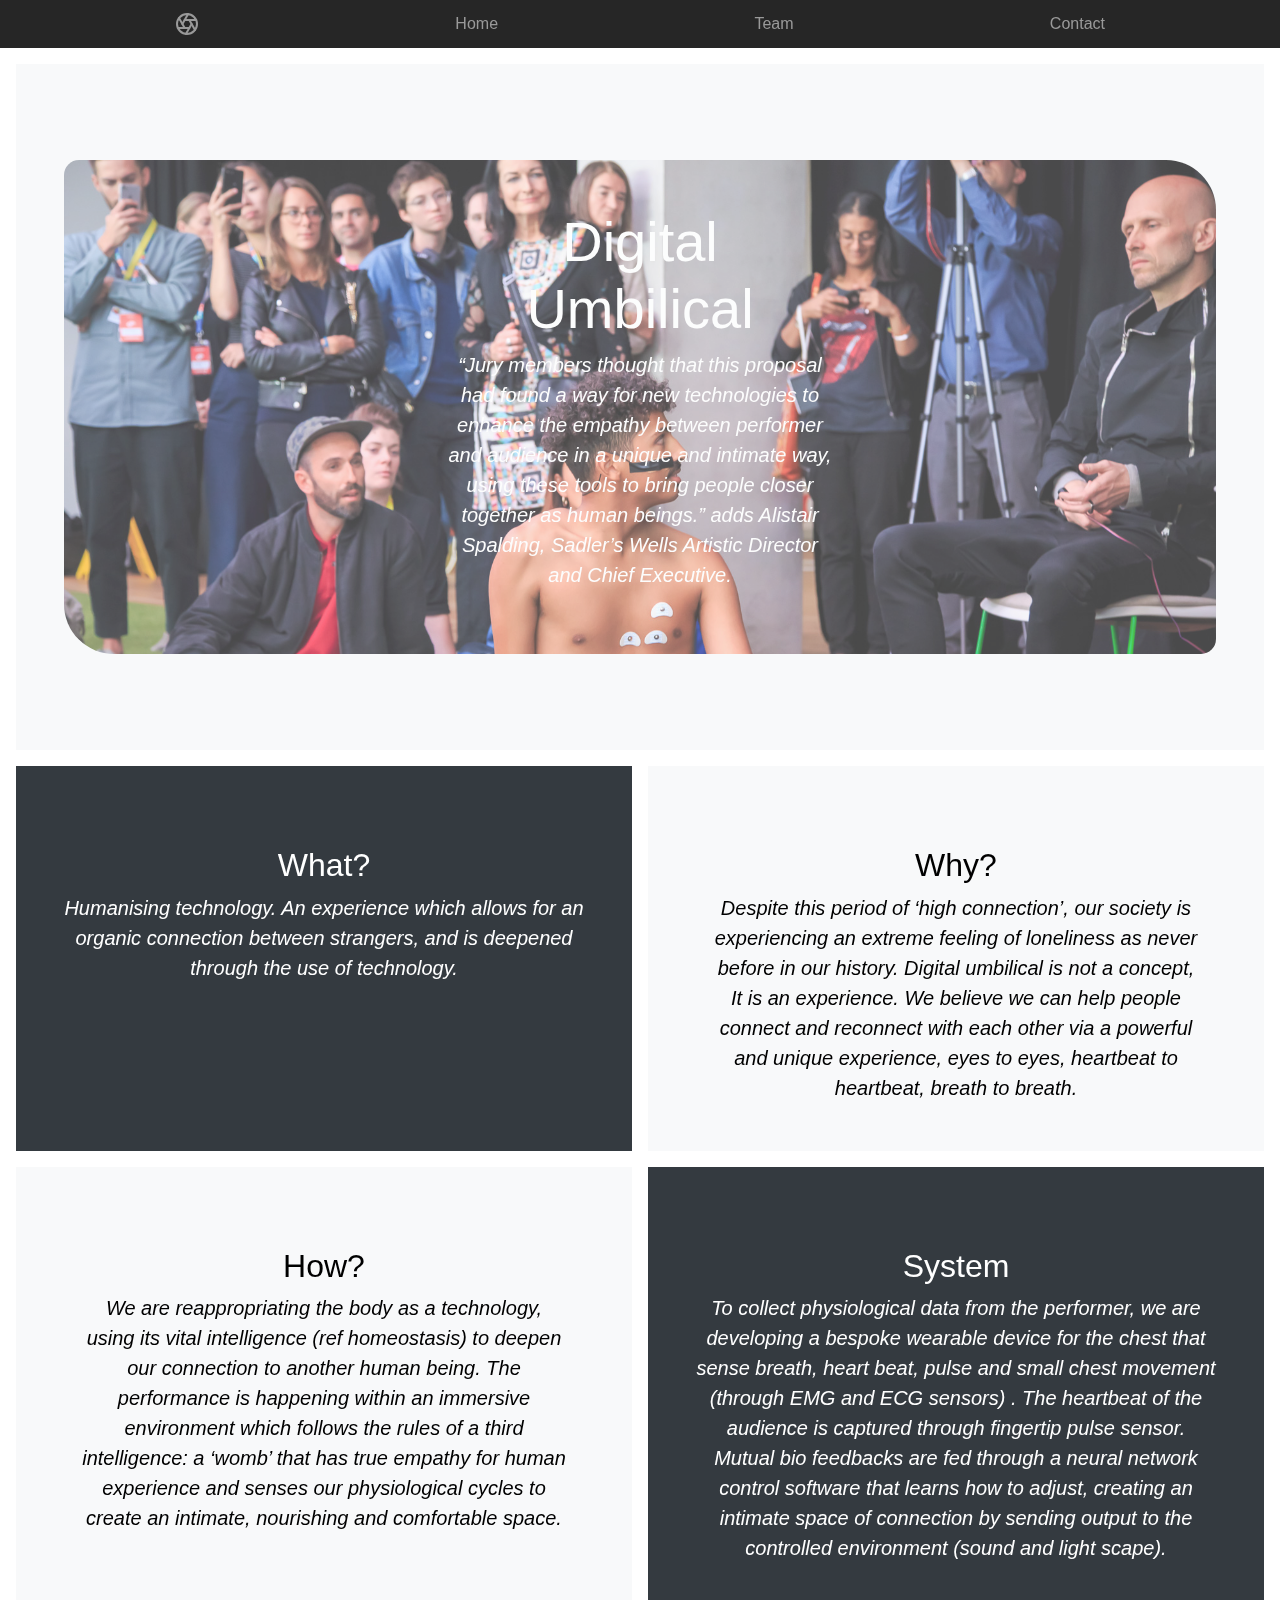
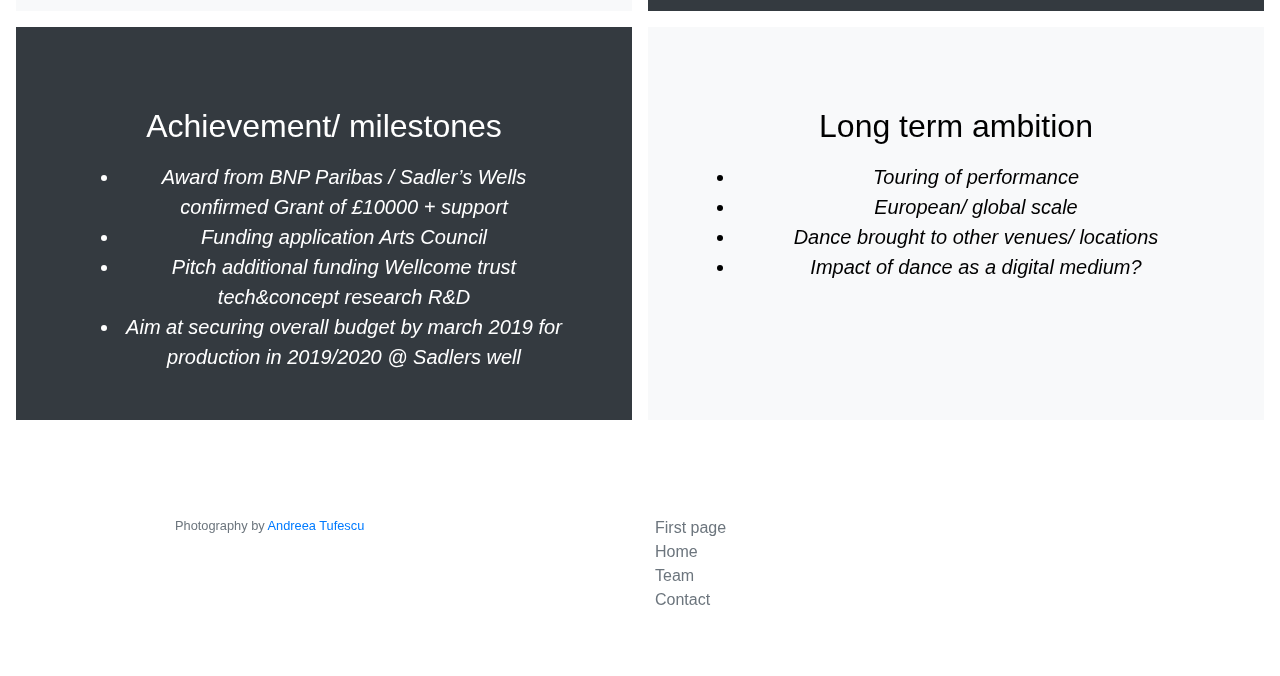
==== home.htm @ d135448d "First commit" ====
<!doctype html>
<html lang="en">
  <head>
    <meta charset="utf-8">
    <meta name="viewport" content="width=device-width, initial-scale=1, shrink-to-fit=no">
    <meta name="description" content="">
    <meta name="author" content="">
    <link rel="icon" href="./cover/img/mask.ico">

    <title>Digital Umbilical</title>

    <!-- Bootstrap core CSS -->
    <link href="./home/css/bootstrap.min.css" rel="stylesheet">

    <!-- Custom styles for this template -->
    <link href="./home/css/home.css" rel="stylesheet">
  </head>

  <body>

    <nav class="site-header sticky-top py-1">
      <div class="container d-flex flex-column flex-md-row justify-content-between">
        <a class="py-2" href="./cover.htm">
          <svg xmlns="http://www.w3.org/2000/svg" width="24" height="24" viewBox="0 0 24 24" fill="none" stroke="currentColor" stroke-width="2" stroke-linecap="round" stroke-linejoin="round" class="d-block mx-auto"><circle cx="12" cy="12" r="10"></circle><line x1="14.31" y1="8" x2="20.05" y2="17.94"></line><line x1="9.69" y1="8" x2="21.17" y2="8"></line><line x1="7.38" y1="12" x2="13.12" y2="2.06"></line><line x1="9.69" y1="16" x2="3.95" y2="6.06"></line><line x1="14.31" y1="16" x2="2.83" y2="16"></line><line x1="16.62" y1="12" x2="10.88" y2="21.94"></line></svg>
        </a>
        <a class="py-2 d-none d-md-inline-block" href="./home.htm">Home</a>
        <a class="py-2 d-none d-md-inline-block" href="./team.htm">Team</a>
        <a class="py-2 d-none d-md-inline-block" href="./contact.htm">Contact</a>
      </div>
    </nav>

    <div class="position-relative overflow-hidden p-3 p-md-5 m-md-3 text-center bg-light">
      <div class="top">
      <div class="col-md-5 p-lg-5 mx-auto my-5">
        
        <h1 class="display-4 font-weight-normal">Digital Umbilical</h1>
        <p class="lead font-weight-normal">“Jury members thought that this proposal had found a way for new technologies to enhance the empathy between performer and audience in a unique and intimate way, using these tools to bring people closer together as human beings.” adds Alistair Spalding, Sadler’s Wells Artistic Director and Chief Executive.
          </p>
        
      </div>
      </div>
      
    </div>

    <div class="d-md-flex flex-md-equal w-100 my-md-3 pl-md-3">
      <div class="bg-dark mr-md-3 pt-3 px-3 pt-md-5 px-md-5 text-center text-white overflow-hidden">
        <div class="obj1">
        <div class="my-3 py-3">
          <h2 class="display-5">What?</h2>
          <p class="lead">Humanising technology. 
              An experience which allows for an organic connection between strangers, and is deepened through the use of technology.
              </p>
        </div>
        </div>
        
        
      </div>
      <div class="bg-light mr-md-3 pt-3 px-3 pt-md-5 px-md-5 text-center overflow-hidden">
        <div class="obj2">
        <div class="my-3 p-3">
          <h2 class="display-5 dark">Why?</h2>
          <p class="lead dark">Despite this period of ‘high connection’, our society is experiencing an extreme feeling of loneliness as never before in our history. Digital umbilical is not a concept, It is an experience. We believe we can help people connect and reconnect with each other via a powerful and unique experience, eyes to eyes, heartbeat to heartbeat, breath to breath.
              </p>
        </div>
        </div>
        
      </div>
    </div>

    <div class="d-md-flex flex-md-equal w-100 my-md-3 pl-md-3">
      <div class="bg-light mr-md-3 pt-3 px-3 pt-md-5 px-md-5 text-center overflow-hidden">
        <div class="obj3">
        <div class="my-3 p-3">
          <h2 class="display-5 dark">How?</h2>
          <p class="lead dark">We are reappropriating the body as a technology, using its vital intelligence (ref homeostasis) to deepen our connection to another human being. The performance is happening within an immersive environment which follows the rules of a third intelligence: a ‘womb’ that has true empathy for human experience and senses our physiological cycles to create an intimate, nourishing and comfortable space. 
            </p>
        </div>
        </div>
        
      </div>
      <div class="bg-dark mr-md-3 pt-3 px-3 pt-md-5 px-md-5 text-center text-white overflow-hidden">
        <div class="obj4">
        <div class="my-3 py-3">
          <h2 class="display-5">System</h2>
          <p class="lead">To collect physiological data from the performer, we are developing a bespoke wearable device for the chest that sense breath, heart beat, pulse and small chest movement (through EMG and ECG sensors) . The heartbeat of the audience is captured through fingertip pulse sensor. Mutual bio feedbacks are fed through a neural network control software that learns how to adjust, creating an intimate space of connection by sending output to the controlled environment (sound and light scape).
            </p>
        </div>
        </div>
        
      </div>
    </div>

    <div class="d-md-flex flex-md-equal w-100 my-md-3 pl-md-3">
      <div class="bg-dark mr-md-3 pt-3 px-3 pt-md-5 px-md-5 text-center overflow-hidden">
        <div class="obj5">
        <div class="my-3 p-3">
          <h2 class="display-5">Achievement/ milestones</h2>
          <p class="lead">
            <ul class="lead">
            <li>Award from BNP Paribas / Sadler’s Wells confirmed Grant of £10000 + support</li>
            <li>Funding application Arts Council</li>
            <li>Pitch additional funding Wellcome trust tech&concept research R&D</li>
            <li>Aim at securing overall budget by march 2019 for production in 2019/2020 @ Sadlers well</li>
            </ul>
          </p>
        </div>
        </div>
        
      </div>
      <div class="bg-light mr-md-3 pt-3 px-3 pt-md-5 px-md-5 text-center overflow-hidden">
        <div class="obj6">
        <div class="my-3 py-3">
          <h2 class="display-5 dark">Long term ambition</h2>
          <p class="lead">
            <ul class="lead dark">
              <li>Touring of performance</li>
              <li>European/ global scale</li>
              <li>Dance brought to other venues/ locations</li>
              <li>Impact of dance as a digital medium?</li>
            </ul>
          </p>
        </div>
        </div>
      </div>
    </div>

    

    <footer class="container py-5">
      <div class="row">
        <div class="col-12 col-md">
          <svg xmlns="http://www.w3.org/2000/svg" width="24" height="24" viewBox="0 0 24 24" fill="none" stroke="currentColor" stroke-width="2" stroke-linecap="round" stroke-linejoin="round" class="d-block mb-2"><circle cx="12" cy="12" r="10"></circle><line x1="14.31" y1="8" x2="20.05" y2="17.94"></line><line x1="9.69" y1="8" x2="21.17" y2="8"></line><line x1="7.38" y1="12" x2="13.12" y2="2.06"></line><line x1="9.69" y1="16" x2="3.95" y2="6.06"></line><line x1="14.31" y1="16" x2="2.83" y2="16"></line><line x1="16.62" y1="12" x2="10.88" y2="21.94"></line></svg>
          <small class="d-block mb-3 text-muted">Photography by <a target="_blank" href="https://www.andreeatufescu.com/">Andreea Tufescu</a></small>
        </div>
        <div class="col-6 col-md">
            <h5>Features</h5>
            <ul class="list-unstyled text-small">
              <li><a class="text-muted" href="./cover.htm">First page</a></li>
              <li><a class="text-muted" href="./home.htm">Home</a></li>
              <li><a class="text-muted" href="./team.htm">Team</a></li>
              <li><a class="text-muted" href="./contact.htm">Contact</a></li>
            </ul>
          </div>
          <!--
        <div class="col-6 col-md">
          <h5>Resources</h5>
          <ul class="list-unstyled text-small">
            <li><a class="text-muted" href="#">Resource</a></li>
            <li><a class="text-muted" href="#">Resource name</a></li>
            <li><a class="text-muted" href="#">Another resource</a></li>
            <li><a class="text-muted" href="#">Final resource</a></li>
          </ul>
        </div>
        <div class="col-6 col-md">
          <h5>Resources</h5>
          <ul class="list-unstyled text-small">
            <li><a class="text-muted" href="#">Business</a></li>
            <li><a class="text-muted" href="#">Education</a></li>
            <li><a class="text-muted" href="#">Government</a></li>
            <li><a class="text-muted" href="#">Gaming</a></li>
          </ul>
        </div>
        <div class="col-6 col-md">
          <h5>About</h5>
          <ul class="list-unstyled text-small">
            <li><a class="text-muted" href="#">Team</a></li>
            <li><a class="text-muted" href="#">Locations</a></li>
            <li><a class="text-muted" href="#">Privacy</a></li>
            <li><a class="text-muted" href="#">Terms</a></li>
          </ul>
        </div>
      -->
      </div>
    </footer>


    <!-- Bootstrap core JavaScript
    ================================================== -->
    <!-- Placed at the end of the document so the pages load faster -->
    <script src="https://code.jquery.com/jquery-3.3.1.slim.min.js" integrity="sha384-q8i/X+965DzO0rT7abK41JStQIAqVgRVzpbzo5smXKp4YfRvH+8abtTE1Pi6jizo" crossorigin="anonymous"></script>
    <script>window.jQuery || document.write('<script src="../../assets/js/vendor/jquery-slim.min.js"><\/script>')</script>
    <script src="./home/js/popper.min.js"></script>
    <script src="./home/js/bootstrap.min.js"></script>
    <script src="./home/js/holder.min.js"></script>
    <script>
      Holder.addTheme('thumb', {
        bg: '#55595c',
        fg: '#eceeef',
        text: 'Thumbnail'
      });
    </script>
  </body>
</html>
---- home/css/home.css ----
.container {
  max-width: 960px;
}

/*
 * Custom translucent site header
 */

.site-header {
  background-color: rgba(0, 0, 0, .85);
  -webkit-backdrop-filter: saturate(180%) blur(20px);
  backdrop-filter: saturate(180%) blur(20px);
}
.site-header a {
  color: #999;
  transition: ease-in-out color .15s;
}
.site-header a:hover {
  color: #fff;
  text-decoration: none;
}

.top{
  width: 100%;
  z-index: 1;
  background-image: url(".././img/top.JPG");
  background-position: top;
  background-size: cover;
  opacity: 0.7;
  border-radius: 15px 50px;
  


}

.dark {
  color: black;
}

.obj1{
  

}

.obj2{

}

.obj3{
  
}

.obj4{
  

}

.obj5{

}

.obj6{

}

/*
 * Dummy devices (replace them with your own or something else entirely!)
 */

 /*

.product-device {
  position: absolute;
  right: 10%;
  bottom: -30%;
  width: 300px;
  height: 540px;
  background-color: #333;
  border-radius: 21px;
  -webkit-transform: rotate(30deg);
  transform: rotate(30deg);
}



.product-device::before {
  position: absolute;
  top: 10%;
  right: 10px;
  bottom: 10%;
  left: 10px;
  content: "";
  background-color: rgba(255, 255, 255, .1);
  border-radius: 5px;
}

.product-device-2 {
  top: -25%;
  right: auto;
  bottom: 0;
  left: 5%;
  background-color: #e5e5e5;
}

*/

/*
 * Extra utilities
 */

.flex-equal > * {
  -ms-flex: 1;
  flex: 1;
}
@media (min-width: 768px) {
  .flex-md-equal > * {
    -ms-flex: 1;
    flex: 1;
  }
}

.overflow-hidden { overflow: hidden; }
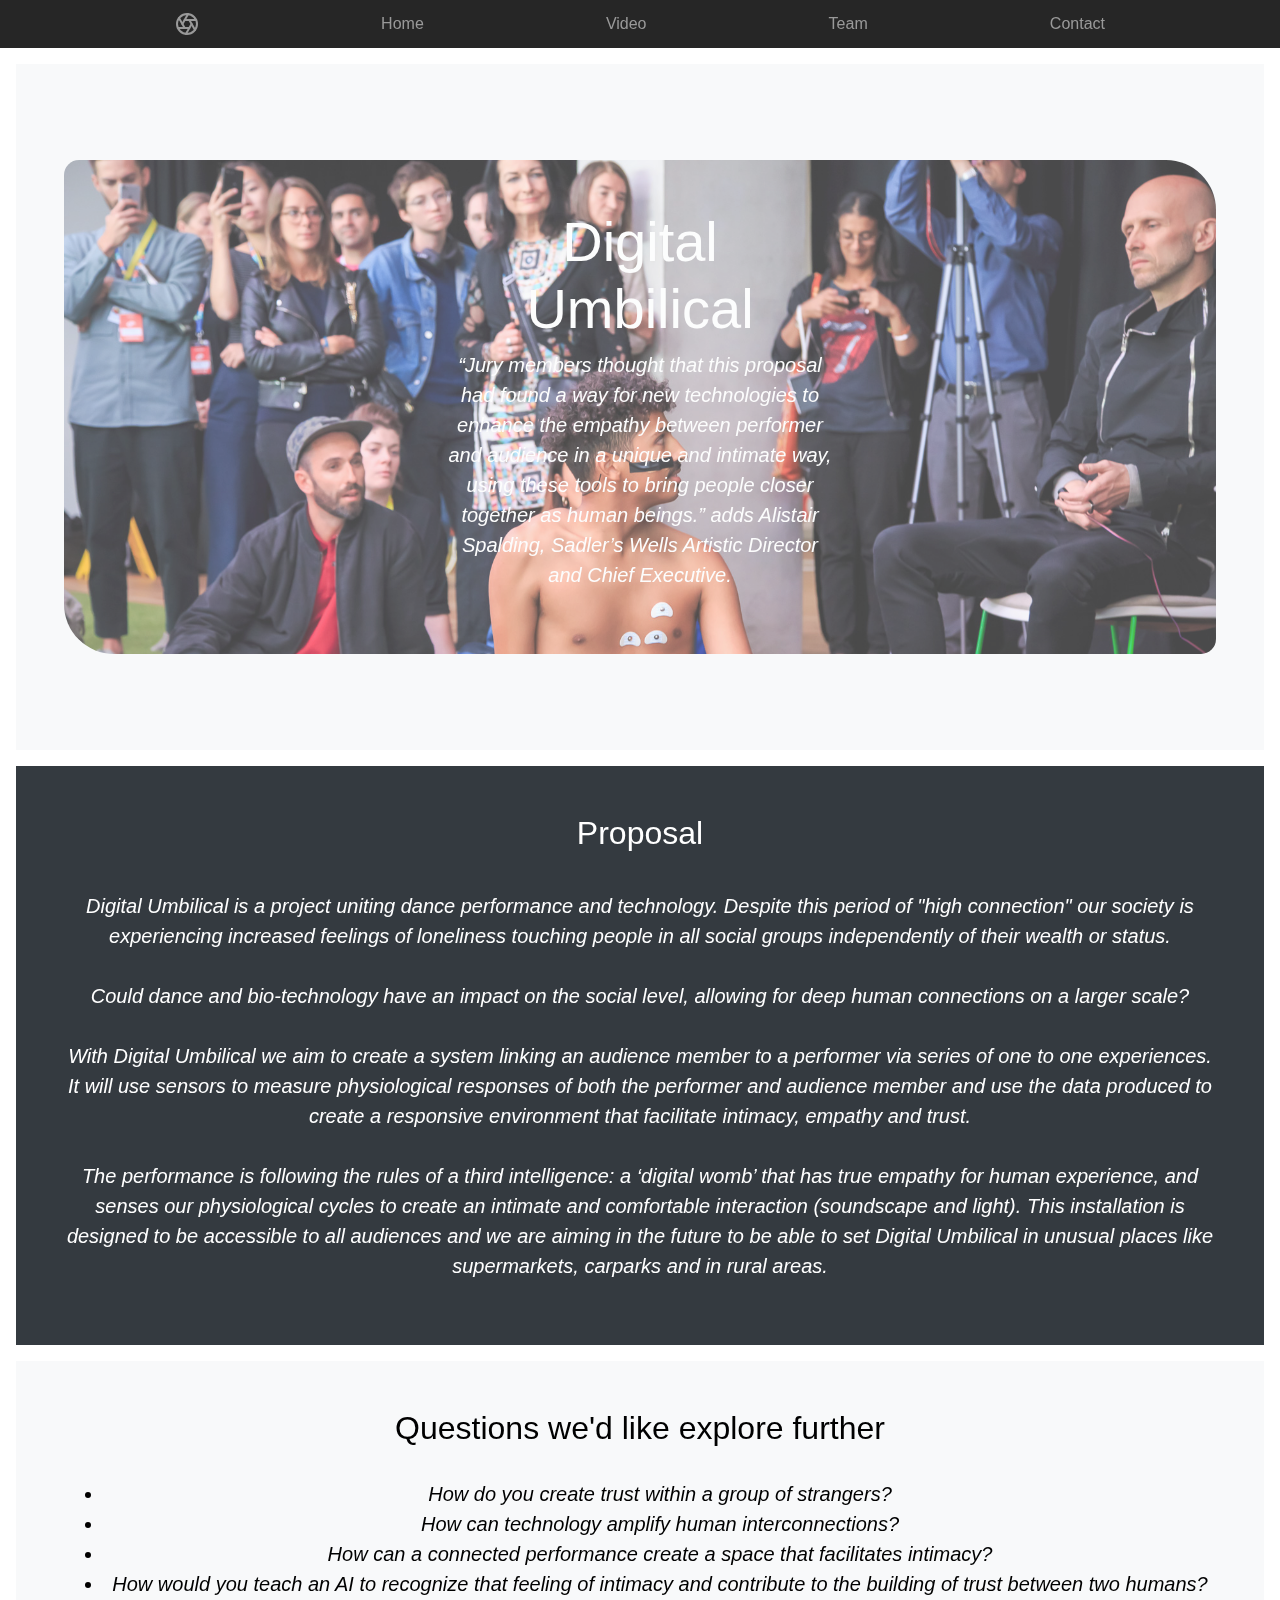
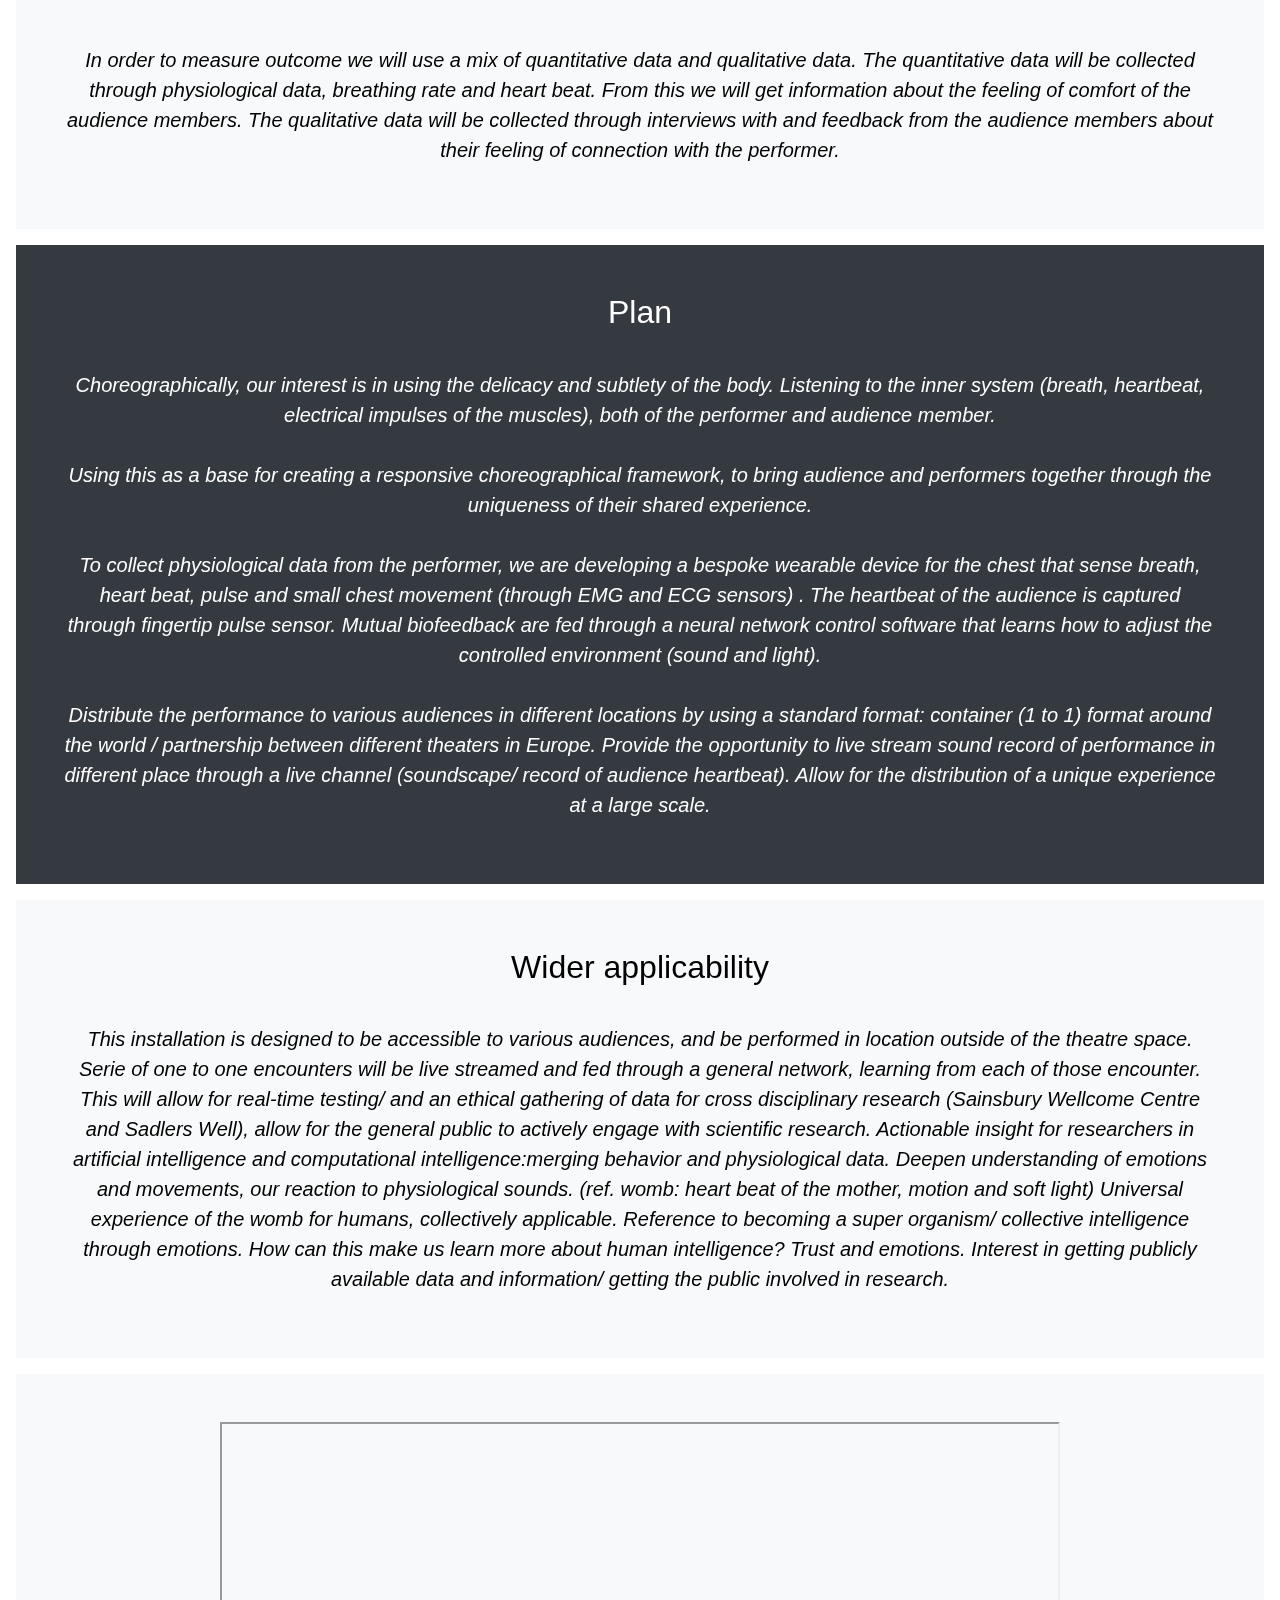
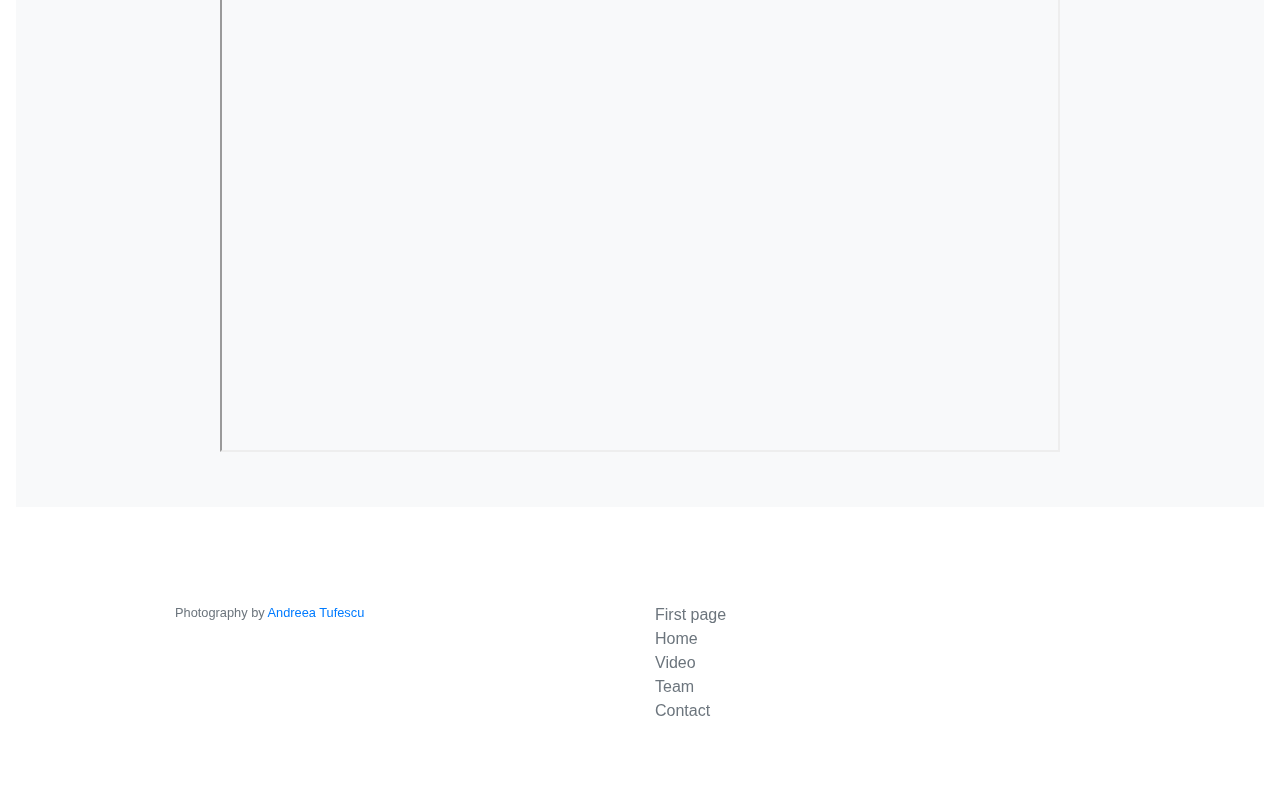
==== commit 3daf4447: "Add video page" ====
--- a/home.htm
+++ b/home.htm
@@ -16,178 +16,201 @@
     <link href="./home/css/home.css" rel="stylesheet">
   </head>
 
-  <body>
-
-    <nav class="site-header sticky-top py-1">
-      <div class="container d-flex flex-column flex-md-row justify-content-between">
-        <a class="py-2" href="./cover.htm">
-          <svg xmlns="http://www.w3.org/2000/svg" width="24" height="24" viewBox="0 0 24 24" fill="none" stroke="currentColor" stroke-width="2" stroke-linecap="round" stroke-linejoin="round" class="d-block mx-auto"><circle cx="12" cy="12" r="10"></circle><line x1="14.31" y1="8" x2="20.05" y2="17.94"></line><line x1="9.69" y1="8" x2="21.17" y2="8"></line><line x1="7.38" y1="12" x2="13.12" y2="2.06"></line><line x1="9.69" y1="16" x2="3.95" y2="6.06"></line><line x1="14.31" y1="16" x2="2.83" y2="16"></line><line x1="16.62" y1="12" x2="10.88" y2="21.94"></line></svg>
-        </a>
-        <a class="py-2 d-none d-md-inline-block" href="./home.htm">Home</a>
-        <a class="py-2 d-none d-md-inline-block" href="./team.htm">Team</a>
-        <a class="py-2 d-none d-md-inline-block" href="./contact.htm">Contact</a>
-      </div>
-    </nav>
-
-    <div class="position-relative overflow-hidden p-3 p-md-5 m-md-3 text-center bg-light">
-      <div class="top">
-      <div class="col-md-5 p-lg-5 mx-auto my-5">
-        
-        <h1 class="display-4 font-weight-normal">Digital Umbilical</h1>
-        <p class="lead font-weight-normal">“Jury members thought that this proposal had found a way for new technologies to enhance the empathy between performer and audience in a unique and intimate way, using these tools to bring people closer together as human beings.” adds Alistair Spalding, Sadler’s Wells Artistic Director and Chief Executive.
-          </p>
-        
-      </div>
-      </div>
-      
-    </div>
-
-    <div class="d-md-flex flex-md-equal w-100 my-md-3 pl-md-3">
-      <div class="bg-dark mr-md-3 pt-3 px-3 pt-md-5 px-md-5 text-center text-white overflow-hidden">
-        <div class="obj1">
-        <div class="my-3 py-3">
-          <h2 class="display-5">What?</h2>
-          <p class="lead">Humanising technology. 
-              An experience which allows for an organic connection between strangers, and is deepened through the use of technology.
-              </p>
-        </div>
-        </div>
-        
-        
-      </div>
-      <div class="bg-light mr-md-3 pt-3 px-3 pt-md-5 px-md-5 text-center overflow-hidden">
-        <div class="obj2">
-        <div class="my-3 p-3">
-          <h2 class="display-5 dark">Why?</h2>
-          <p class="lead dark">Despite this period of ‘high connection’, our society is experiencing an extreme feeling of loneliness as never before in our history. Digital umbilical is not a concept, It is an experience. We believe we can help people connect and reconnect with each other via a powerful and unique experience, eyes to eyes, heartbeat to heartbeat, breath to breath.
-              </p>
-        </div>
-        </div>
-        
-      </div>
-    </div>
-
-    <div class="d-md-flex flex-md-equal w-100 my-md-3 pl-md-3">
-      <div class="bg-light mr-md-3 pt-3 px-3 pt-md-5 px-md-5 text-center overflow-hidden">
-        <div class="obj3">
-        <div class="my-3 p-3">
-          <h2 class="display-5 dark">How?</h2>
-          <p class="lead dark">We are reappropriating the body as a technology, using its vital intelligence (ref homeostasis) to deepen our connection to another human being. The performance is happening within an immersive environment which follows the rules of a third intelligence: a ‘womb’ that has true empathy for human experience and senses our physiological cycles to create an intimate, nourishing and comfortable space. 
-            </p>
-        </div>
-        </div>
-        
-      </div>
-      <div class="bg-dark mr-md-3 pt-3 px-3 pt-md-5 px-md-5 text-center text-white overflow-hidden">
-        <div class="obj4">
-        <div class="my-3 py-3">
-          <h2 class="display-5">System</h2>
-          <p class="lead">To collect physiological data from the performer, we are developing a bespoke wearable device for the chest that sense breath, heart beat, pulse and small chest movement (through EMG and ECG sensors) . The heartbeat of the audience is captured through fingertip pulse sensor. Mutual bio feedbacks are fed through a neural network control software that learns how to adjust, creating an intimate space of connection by sending output to the controlled environment (sound and light scape).
-            </p>
-        </div>
-        </div>
-        
-      </div>
-    </div>
-
-    <div class="d-md-flex flex-md-equal w-100 my-md-3 pl-md-3">
-      <div class="bg-dark mr-md-3 pt-3 px-3 pt-md-5 px-md-5 text-center overflow-hidden">
-        <div class="obj5">
-        <div class="my-3 p-3">
-          <h2 class="display-5">Achievement/ milestones</h2>
+  <body>
+      <nav class="site-header sticky-top py-1">
+          <div class="container d-flex flex-column flex-md-row justify-content-between">
+              <a class="py-2" href="./index.htm">
+                  <svg xmlns="http://www.w3.org/2000/svg" width="24" height="24" viewBox="0 0 24 24" fill="none" stroke="currentColor" stroke-width="2" stroke-linecap="round" stroke-linejoin="round" class="d-block mx-auto"><circle cx="12" cy="12" r="10"></circle><line x1="14.31" y1="8" x2="20.05" y2="17.94"></line><line x1="9.69" y1="8" x2="21.17" y2="8"></line><line x1="7.38" y1="12" x2="13.12" y2="2.06"></line><line x1="9.69" y1="16" x2="3.95" y2="6.06"></line><line x1="14.31" y1="16" x2="2.83" y2="16"></line><line x1="16.62" y1="12" x2="10.88" y2="21.94"></line></svg>
+              </a>
+              <a class="py-2 d-none d-md-inline-block" href="./home.htm">Home</a>
+              <a class="py-2 d-none d-md-inline-block" href="./video.htm">Video</a>
+              <a class="py-2 d-none d-md-inline-block" href="./team.htm">Team</a>
+              <a class="py-2 d-none d-md-inline-block" href="./contact.htm">Contact</a>
+          </div>
+      </nav>
+      <div class="position-relative overflow-hidden p-3 p-md-5 m-md-3 text-center bg-light">
+          <div class="top">
+              <div class="col-md-5 p-lg-5 mx-auto my-5">
+
+                  <h1 class="display-4 font-weight-normal">Digital Umbilical</h1>
+                  <p class="lead font-weight-normal">
+                      “Jury members thought that this proposal had found a way for new technologies to enhance the empathy between performer and audience in a unique and intimate way, using these tools to bring people closer together as human beings.” adds Alistair Spalding, Sadler’s Wells Artistic Director and Chief Executive.
+                  </p>
+
+              </div>
+          </div>
+
+      </div>
+
+      <div class="position-relative overflow-hidden p-3 p-md-5 m-md-3 text-center bg-dark">
+
+
+
+          <h2 class="display-5">Proposal</h2>
           <p class="lead">
-            <ul class="lead">
-            <li>Award from BNP Paribas / Sadler’s Wells confirmed Grant of £10000 + support</li>
-            <li>Funding application Arts Council</li>
-            <li>Pitch additional funding Wellcome trust tech&concept research R&D</li>
-            <li>Aim at securing overall budget by march 2019 for production in 2019/2020 @ Sadlers well</li>
-            </ul>
-          </p>
-        </div>
-        </div>
-        
-      </div>
-      <div class="bg-light mr-md-3 pt-3 px-3 pt-md-5 px-md-5 text-center overflow-hidden">
-        <div class="obj6">
-        <div class="my-3 py-3">
-          <h2 class="display-5 dark">Long term ambition</h2>
-          <p class="lead">
-            <ul class="lead dark">
-              <li>Touring of performance</li>
-              <li>European/ global scale</li>
-              <li>Dance brought to other venues/ locations</li>
-              <li>Impact of dance as a digital medium?</li>
-            </ul>
-          </p>
-        </div>
-        </div>
-      </div>
-    </div>
-
-    
-
-    <footer class="container py-5">
-      <div class="row">
-        <div class="col-12 col-md">
-          <svg xmlns="http://www.w3.org/2000/svg" width="24" height="24" viewBox="0 0 24 24" fill="none" stroke="currentColor" stroke-width="2" stroke-linecap="round" stroke-linejoin="round" class="d-block mb-2"><circle cx="12" cy="12" r="10"></circle><line x1="14.31" y1="8" x2="20.05" y2="17.94"></line><line x1="9.69" y1="8" x2="21.17" y2="8"></line><line x1="7.38" y1="12" x2="13.12" y2="2.06"></line><line x1="9.69" y1="16" x2="3.95" y2="6.06"></line><line x1="14.31" y1="16" x2="2.83" y2="16"></line><line x1="16.62" y1="12" x2="10.88" y2="21.94"></line></svg>
-          <small class="d-block mb-3 text-muted">Photography by <a target="_blank" href="https://www.andreeatufescu.com/">Andreea Tufescu</a></small>
-        </div>
-        <div class="col-6 col-md">
-            <h5>Features</h5>
-            <ul class="list-unstyled text-small">
-              <li><a class="text-muted" href="./cover.htm">First page</a></li>
-              <li><a class="text-muted" href="./home.htm">Home</a></li>
-              <li><a class="text-muted" href="./team.htm">Team</a></li>
-              <li><a class="text-muted" href="./contact.htm">Contact</a></li>
-            </ul>
-          </div>
-          <!--
-        <div class="col-6 col-md">
-          <h5>Resources</h5>
-          <ul class="list-unstyled text-small">
-            <li><a class="text-muted" href="#">Resource</a></li>
-            <li><a class="text-muted" href="#">Resource name</a></li>
-            <li><a class="text-muted" href="#">Another resource</a></li>
-            <li><a class="text-muted" href="#">Final resource</a></li>
-          </ul>
-        </div>
-        <div class="col-6 col-md">
-          <h5>Resources</h5>
-          <ul class="list-unstyled text-small">
-            <li><a class="text-muted" href="#">Business</a></li>
-            <li><a class="text-muted" href="#">Education</a></li>
-            <li><a class="text-muted" href="#">Government</a></li>
-            <li><a class="text-muted" href="#">Gaming</a></li>
-          </ul>
-        </div>
-        <div class="col-6 col-md">
-          <h5>About</h5>
-          <ul class="list-unstyled text-small">
-            <li><a class="text-muted" href="#">Team</a></li>
-            <li><a class="text-muted" href="#">Locations</a></li>
-            <li><a class="text-muted" href="#">Privacy</a></li>
-            <li><a class="text-muted" href="#">Terms</a></li>
-          </ul>
-        </div>
-      -->
-      </div>
-    </footer>
-
-
-    <!-- Bootstrap core JavaScript
-    ================================================== -->
-    <!-- Placed at the end of the document so the pages load faster -->
-    <script src="https://code.jquery.com/jquery-3.3.1.slim.min.js" integrity="sha384-q8i/X+965DzO0rT7abK41JStQIAqVgRVzpbzo5smXKp4YfRvH+8abtTE1Pi6jizo" crossorigin="anonymous"></script>
-    <script>window.jQuery || document.write('<script src="../../assets/js/vendor/jquery-slim.min.js"><\/script>')</script>
-    <script src="./home/js/popper.min.js"></script>
-    <script src="./home/js/bootstrap.min.js"></script>
-    <script src="./home/js/holder.min.js"></script>
-    <script>
-      Holder.addTheme('thumb', {
-        bg: '#55595c',
-        fg: '#eceeef',
-        text: 'Thumbnail'
-      });
-    </script>
+              <br />
+              Digital Umbilical is a project uniting dance performance and technology. Despite this period of "high connection"
+              our society is experiencing increased feelings of loneliness touching people in all social groups independently of their wealth or status. <br /><br />
+              Could dance and bio-technology have an impact on the social level, allowing for deep human connections on a larger scale? <br /><br />
+              With Digital Umbilical we aim to create a system linking an audience member to a performer via series of one
+              to one experiences. It will use sensors to measure physiological responses of both the performer and audience
+              member and use the data produced to create a responsive environment that facilitate intimacy, empathy and trust. <br /><br />
+              The performance is following the rules of a third intelligence: a ‘digital womb’ that has true empathy for
+              human experience, and senses our physiological cycles to create an intimate and comfortable interaction
+              (soundscape and light). This installation is designed to be accessible to all audiences and we are aiming
+              in the future to be able to set Digital Umbilical in unusual places like supermarkets, carparks and in rural areas.
+
+
+          </p>
+      </div>
+
+      <div class="position-relative overflow-hidden p-3 p-md-5 m-md-3 text-center bg-light">
+
+          <h2 class="display-5 dark">Questions we'd like explore further</h2>
+          <br />
+          <ul class="lead dark">
+
+              <li>How do you create trust within a group of strangers?</li>
+              <li>How can technology amplify human interconnections?</li>
+              <li>How can a connected performance create a space that facilitates intimacy?</li>
+              <li>How would you teach an AI to recognize that feeling of intimacy and contribute to the building of trust between two humans?</li>
+          </ul>
+          <p class="lead dark">
+              <br />
+              In order to measure outcome we will use a mix of quantitative data and qualitative data. The quantitative
+              data will be collected through physiological data, breathing rate and heart beat. From this we will get
+              information about the feeling of comfort of the audience members. The qualitative data will be collected
+              through interviews with and feedback from the audience members about their feeling of connection with the performer.
+          </p>
+
+      </div>
+
+      <div class="position-relative overflow-hidden p-3 p-md-5 m-md-3 text-center bg-dark">
+
+          <h2 class="display-5">Plan</h2>
+          <p class="lead">
+              <br />
+              Choreographically, our interest is in using the delicacy and subtlety of the body. Listening to  
+              the inner system (breath, heartbeat, electrical impulses of the muscles), both of the performer and audience member.
+              <br /><br />
+              Using this as a base for creating a responsive choreographical framework, to  
+              bring audience and performers together through the uniqueness of their shared experience.
+                    <br /><br />
+              To collect physiological data from the performer, we are developing a bespoke wearable device for the chest 
+              that sense breath, heart beat, pulse and small chest movement (through EMG and ECG sensors) . The heartbeat 
+              of the audience is captured through fingertip pulse sensor. Mutual biofeedback are fed through a neural 
+              network control software that learns how to adjust the controlled environment (sound and light).
+                          <br /><br />
+              Distribute the performance to various audiences in different locations by using a standard format: 
+              container (1 to 1) format around the world / partnership between different theaters in Europe. Provide 
+              the opportunity to live stream sound record of performance in different place through a live channel 
+              (soundscape/ record of audience heartbeat). Allow for the distribution of a unique experience at a large scale.
+
+
+
+          </p>
+      </div>
+
+      <div class="position-relative overflow-hidden p-3 p-md-5 m-md-3 text-center bg-light">
+
+          <h2 class="display-5 dark">Wider applicability</h2>
+          <p class="lead dark">
+              <br />
+              This installation is designed to be accessible to various audiences, and be performed in location outside 
+              of the theatre space. Serie of one to one encounters will be live streamed and fed through a general 
+              network, learning from each of those encounter. This will allow for real-time testing/ and an ethical 
+              gathering of data for cross disciplinary research (Sainsbury Wellcome Centre and Sadlers Well), allow for 
+              the general public to actively engage with scientific research.
+
+              Actionable insight for researchers in artificial intelligence and computational intelligence:merging behavior 
+              and physiological data. Deepen understanding of emotions and movements, our reaction to physiological sounds. 
+              (ref. womb: heart beat of the mother, motion and soft light)
+
+              Universal experience of the womb for humans, collectively applicable. Reference to becoming a super 
+              organism/ collective intelligence through emotions. How can this make us learn more about human intelligence? 
+              Trust and emotions. Interest in getting publicly available data and information/ getting the public involved 
+              in research.
+
+
+
+          </p>
+      </div>
+
+
+
+
+
+      <div class="position-relative overflow-hidden p-3 p-md-5 m-md-3 text-center bg-light">
+          <div class="video">
+
+              <iframe width="840" height="630"
+                      src="https://www.youtube.com/embed/qldCjOsEx8U"></iframe>
+
+          </div>
+
+      </div>
+
+      <footer class="container py-5">
+          <div class="row">
+              <div class="col-12 col-md">
+                  <svg xmlns="http://www.w3.org/2000/svg" width="24" height="24" viewBox="0 0 24 24" fill="none" stroke="currentColor" stroke-width="2" stroke-linecap="round" stroke-linejoin="round" class="d-block mb-2"><circle cx="12" cy="12" r="10"></circle><line x1="14.31" y1="8" x2="20.05" y2="17.94"></line><line x1="9.69" y1="8" x2="21.17" y2="8"></line><line x1="7.38" y1="12" x2="13.12" y2="2.06"></line><line x1="9.69" y1="16" x2="3.95" y2="6.06"></line><line x1="14.31" y1="16" x2="2.83" y2="16"></line><line x1="16.62" y1="12" x2="10.88" y2="21.94"></line></svg>
+                  <small class="d-block mb-3 text-muted">Photography by <a target="_blank" href="https://www.andreeatufescu.com/">Andreea Tufescu</a></small>
+              </div>
+              <div class="col-6 col-md">
+                  <h5>Features</h5>
+                  <ul class="list-unstyled text-small">
+                      <li><a class="text-muted" href="./index.htm">First page</a></li>
+                      <li><a class="text-muted" href="./home.htm">Home</a></li>
+                      <li><a class="text-muted" href="./video.htm">Video</a></li>
+                      <li><a class="text-muted" href="./team.htm">Team</a></li>
+                      <li><a class="text-muted" href="./contact.htm">Contact</a></li>
+                  </ul>
+              </div>
+              <!--
+              <div class="col-6 col-md">
+                <h5>Resources</h5>
+                <ul class="list-unstyled text-small">
+                  <li><a class="text-muted" href="#">Resource</a></li>
+                  <li><a class="text-muted" href="#">Resource name</a></li>
+                  <li><a class="text-muted" href="#">Another resource</a></li>
+                  <li><a class="text-muted" href="#">Final resource</a></li>
+                </ul>
+              </div>
+              <div class="col-6 col-md">
+                <h5>Resources</h5>
+                <ul class="list-unstyled text-small">
+                  <li><a class="text-muted" href="#">Business</a></li>
+                  <li><a class="text-muted" href="#">Education</a></li>
+                  <li><a class="text-muted" href="#">Government</a></li>
+                  <li><a class="text-muted" href="#">Gaming</a></li>
+                </ul>
+              </div>
+              <div class="col-6 col-md">
+                <h5>About</h5>
+                <ul class="list-unstyled text-small">
+                  <li><a class="text-muted" href="#">Team</a></li>
+                  <li><a class="text-muted" href="#">Locations</a></li>
+                  <li><a class="text-muted" href="#">Privacy</a></li>
+                  <li><a class="text-muted" href="#">Terms</a></li>
+                </ul>
+              </div>
+            -->
+          </div>
+      </footer>
+
+      <!-- Bootstrap core JavaScript
+    ================================================== -->
+      <!-- Placed at the end of the document so the pages load faster -->
+      <script src="https://code.jquery.com/jquery-3.3.1.slim.min.js" integrity="sha384-q8i/X+965DzO0rT7abK41JStQIAqVgRVzpbzo5smXKp4YfRvH+8abtTE1Pi6jizo" crossorigin="anonymous"></script>
+      <script>window.jQuery || document.write('<script src="../../assets/js/vendor/jquery-slim.min.js"><\/script>')</script>
+      <script src="./home/js/popper.min.js"></script>
+      <script src="./home/js/bootstrap.min.js"></script>
+      <script src="./home/js/holder.min.js"></script>
+      <script>
+Holder.addTheme('thumb', {
+        bg: '#55595c',
+        fg: '#eceeef',
+        text: 'Thumbnail'
+      });</script>
   </body>
 </html>
